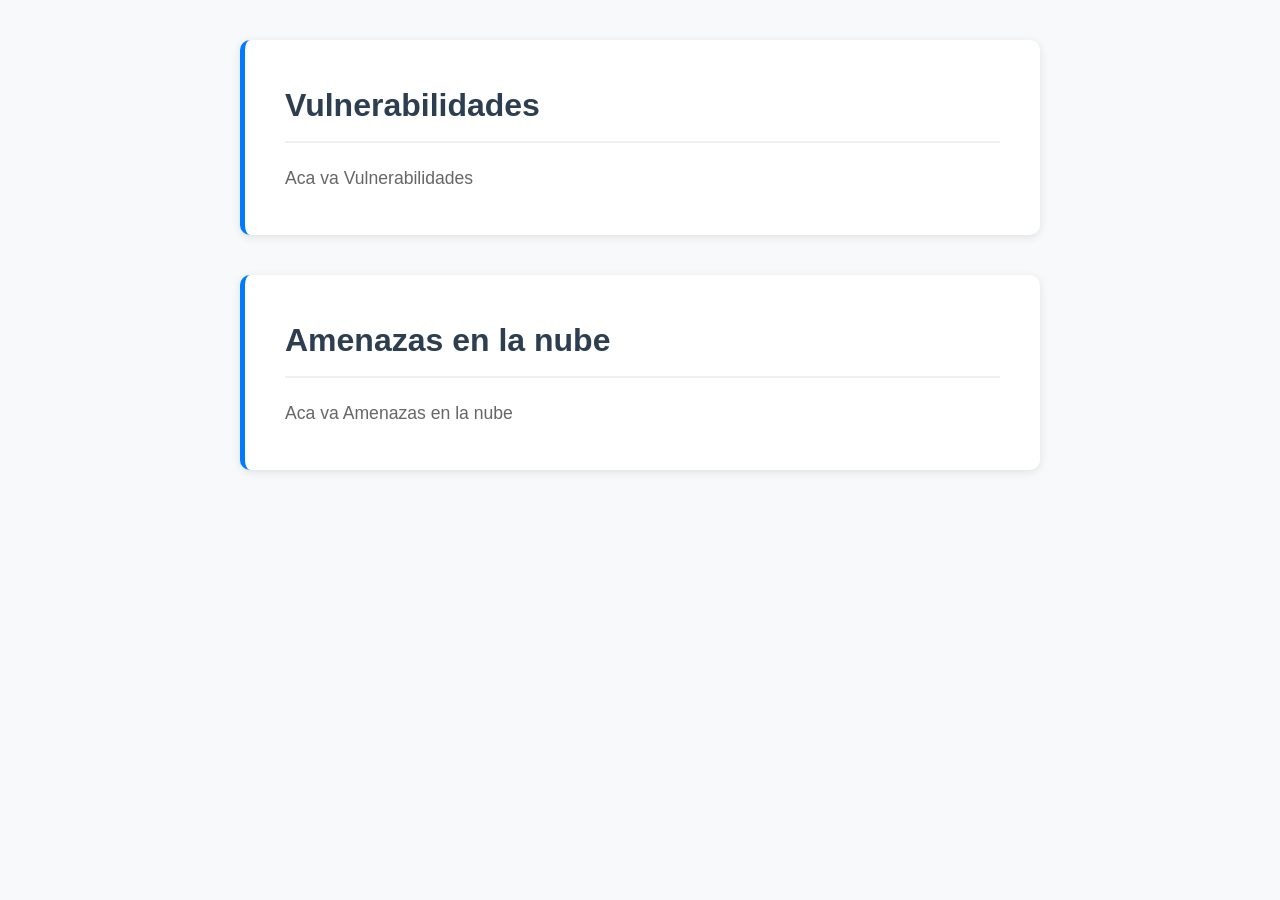
==== Index.html @ a6ba6d2e "secciones de vulnerabilidades y amenazas en la nube, tambien se implemento el css para estos" ====
<!DOCTYPE html>
<html lang="en">
<head>
    <meta charset="UTF-8">
    <meta name="viewport" content="width=device-width, initial-scale=1.0">
    <title>Seguridad informatica</title>
    <link rel="stylesheet" href="style.css">
</head>
<body>
    <section>
        <h1>Vulnerabilidades</h1>
        <p>Aca va Vulnerabilidades</p>
    </section>
    <section>
        <h1>Amenazas en la nube</h1>
        <p>Aca va Amenazas en la nube</p>
    </section>
    
</body>
</html>
---- style.css ----
* {
    margin: 0;
    padding: 0;
    box-sizing: border-box;
}

body {
    font-family: 'Arial', sans-serif;
    line-height: 1.6;
    color: #333;
    background-color: #f8f9fa;
}

section {
    max-width: 800px;
    margin: 40px auto;
    padding: 40px;
    background: white;
    border-radius: 10px;
    box-shadow: 0 2px 10px rgba(0, 0, 0, 0.1);
    border-left: 5px solid #007bff;
}

h1 {
    color: #2c3e50;
    margin-bottom: 20px;
    font-size: 2rem;
    border-bottom: 2px solid #ecf0f1;
    padding-bottom: 10px;
}

p {
    color: #666;
    font-size: 1.1rem;
    line-height: 1.8;
}

/* Efecto hover para las secciones */
section:hover {
    transform: translateY(-2px);
    transition: transform 0.3s ease;
    box-shadow: 0 4px 15px rgba(224, 18, 18, 0.15);
}
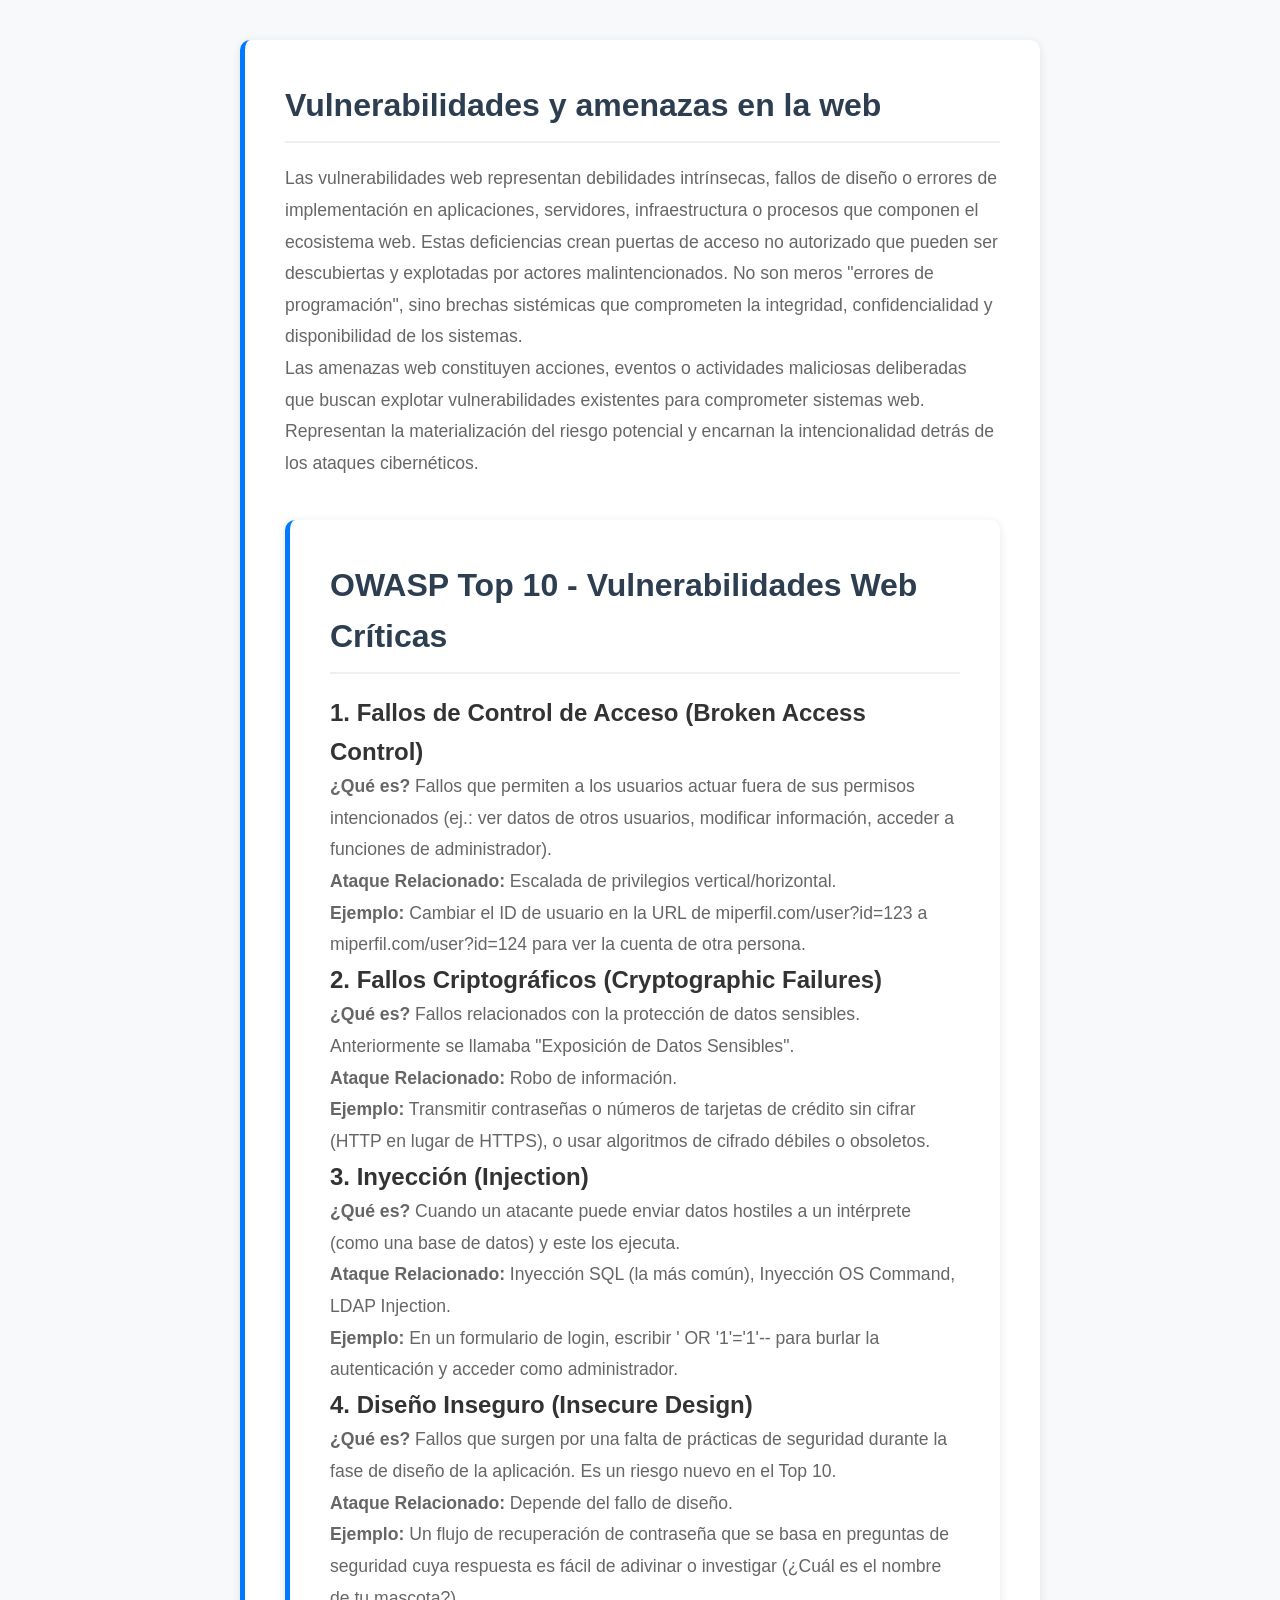
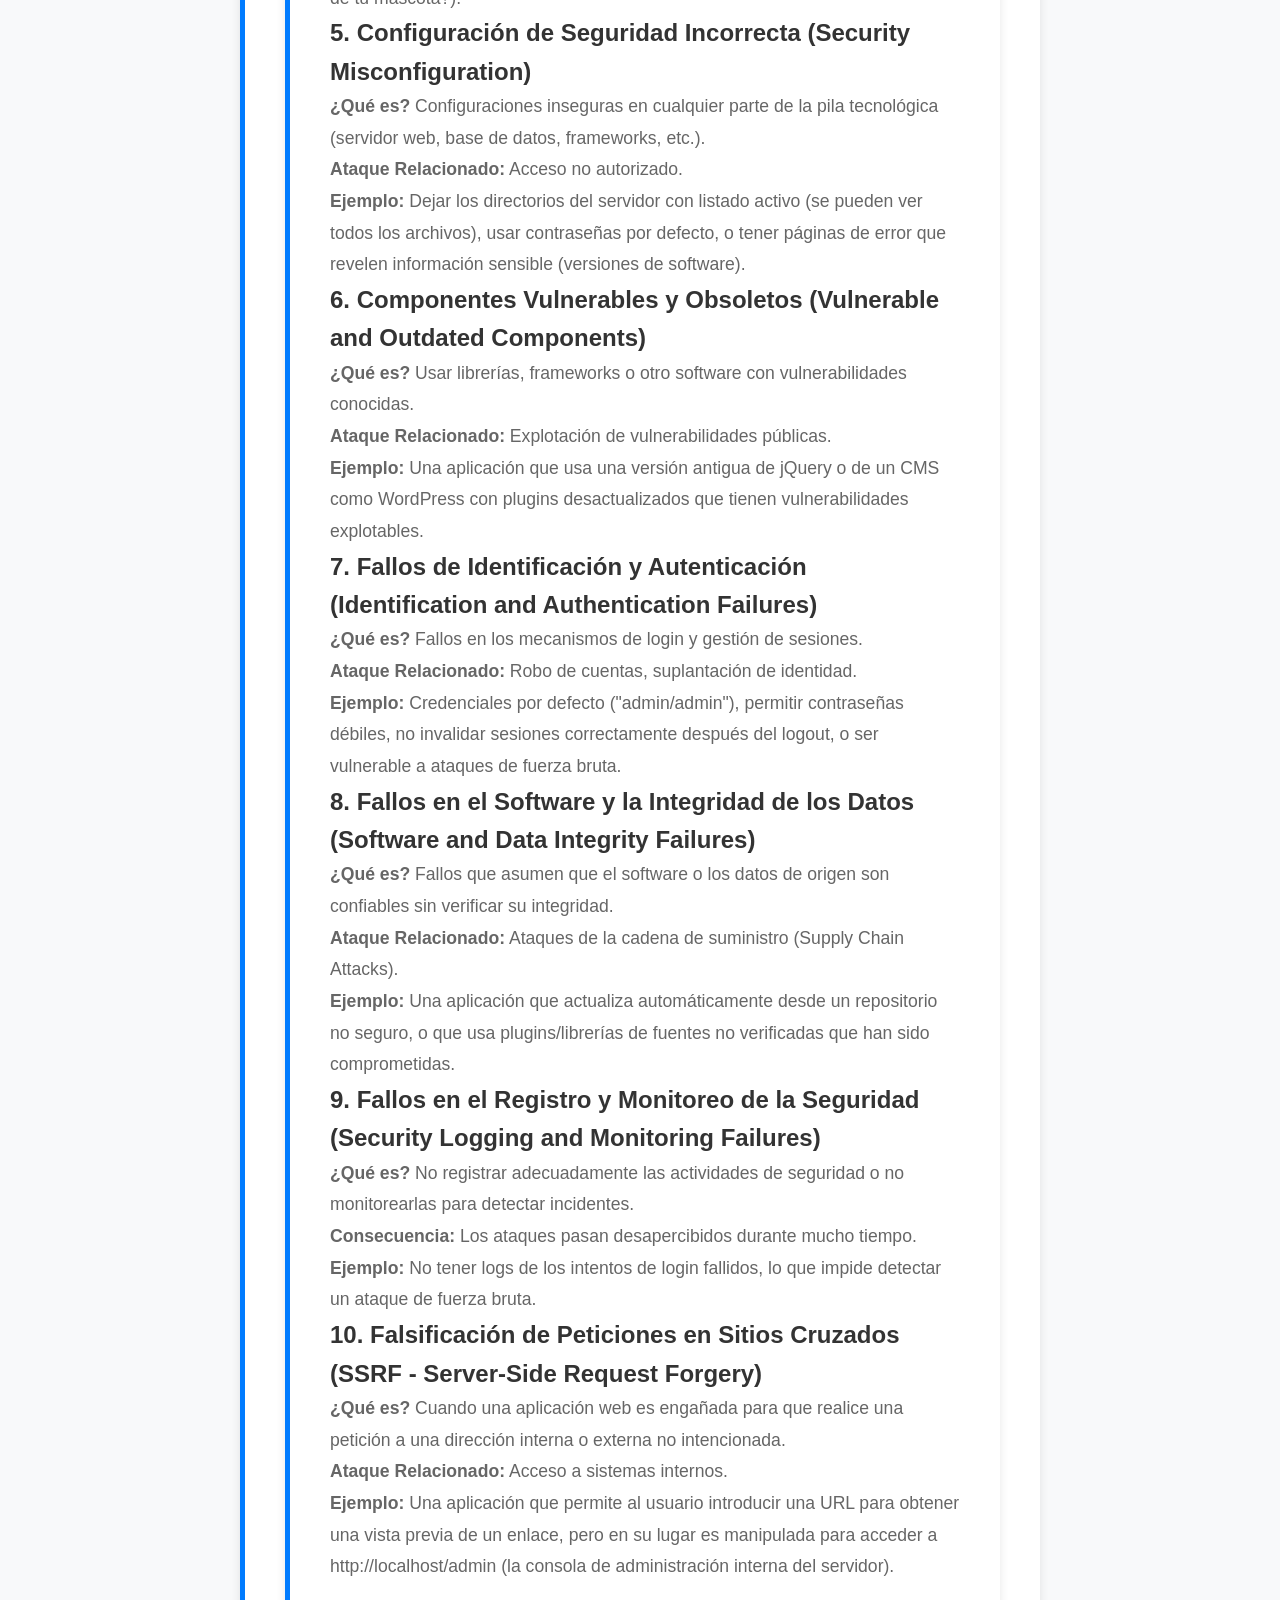
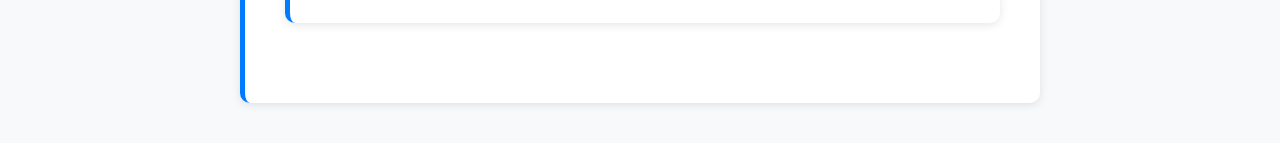
==== commit 6a4f1dff: "Seccion de amenazas completo" ====
--- a/Index.html
+++ b/Index.html
@@ -8,13 +8,86 @@
 </head>
 <body>
     <section>
-        <h1>Vulnerabilidades</h1>
-        <p>Aca va Vulnerabilidades</p>
-    </section>
-    <section>
-        <h1>Amenazas en la nube</h1>
-        <p>Aca va Amenazas en la nube</p>
-    </section>
+        <h1>Vulnerabilidades y amenazas en la web</h1>
+        <p>Las vulnerabilidades web representan debilidades intrínsecas, fallos de diseño o errores de implementación en aplicaciones, servidores, infraestructura o procesos que componen el ecosistema web.
+            Estas deficiencias crean puertas de acceso no autorizado que pueden ser descubiertas y explotadas por actores malintencionados. No son meros "errores de programación", sino brechas sistémicas que comprometen la integridad, 
+            confidencialidad y disponibilidad de los sistemas.</p>
+        <p>Las amenazas web constituyen acciones, eventos o actividades maliciosas deliberadas que buscan explotar vulnerabilidades existentes para comprometer sistemas web.
+            Representan la materialización del riesgo potencial y encarnan la intencionalidad detrás de los ataques cibernéticos.</p>    
+    
+<section class="owasp-top10">
+    <h1>OWASP Top 10 - Vulnerabilidades Web Críticas</h1>
+    
+    <div class="vulnerability">
+        <h2>1. Fallos de Control de Acceso (Broken Access Control)</h2>
+        <p><strong>¿Qué es?</strong> Fallos que permiten a los usuarios actuar fuera de sus permisos intencionados (ej.: ver datos de otros usuarios, modificar información, acceder a funciones de administrador).</p>
+        <p><strong>Ataque Relacionado:</strong> Escalada de privilegios vertical/horizontal.</p>
+        <p><strong>Ejemplo:</strong> Cambiar el ID de usuario en la URL de miperfil.com/user?id=123 a miperfil.com/user?id=124 para ver la cuenta de otra persona.</p>
+    </div>
+
+    <div class="vulnerability">
+        <h2>2. Fallos Criptográficos (Cryptographic Failures)</h2>
+        <p><strong>¿Qué es?</strong> Fallos relacionados con la protección de datos sensibles. Anteriormente se llamaba "Exposición de Datos Sensibles".</p>
+        <p><strong>Ataque Relacionado:</strong> Robo de información.</p>
+        <p><strong>Ejemplo:</strong> Transmitir contraseñas o números de tarjetas de crédito sin cifrar (HTTP en lugar de HTTPS), o usar algoritmos de cifrado débiles o obsoletos.</p>
+    </div>
+
+    <div class="vulnerability">
+        <h2>3. Inyección (Injection)</h2>
+        <p><strong>¿Qué es?</strong> Cuando un atacante puede enviar datos hostiles a un intérprete (como una base de datos) y este los ejecuta.</p>
+        <p><strong>Ataque Relacionado:</strong> Inyección SQL (la más común), Inyección OS Command, LDAP Injection.</p>
+        <p><strong>Ejemplo:</strong> En un formulario de login, escribir ' OR '1'='1'-- para burlar la autenticación y acceder como administrador.</p>
+    </div>
+
+    <div class="vulnerability">
+        <h2>4. Diseño Inseguro (Insecure Design)</h2>
+        <p><strong>¿Qué es?</strong> Fallos que surgen por una falta de prácticas de seguridad durante la fase de diseño de la aplicación. Es un riesgo nuevo en el Top 10.</p>
+        <p><strong>Ataque Relacionado:</strong> Depende del fallo de diseño.</p>
+        <p><strong>Ejemplo:</strong> Un flujo de recuperación de contraseña que se basa en preguntas de seguridad cuya respuesta es fácil de adivinar o investigar (¿Cuál es el nombre de tu mascota?).</p>
+    </div>
+
+    <div class="vulnerability">
+        <h2>5. Configuración de Seguridad Incorrecta (Security Misconfiguration)</h2>
+        <p><strong>¿Qué es?</strong> Configuraciones inseguras en cualquier parte de la pila tecnológica (servidor web, base de datos, frameworks, etc.).</p>
+        <p><strong>Ataque Relacionado:</strong> Acceso no autorizado.</p>
+        <p><strong>Ejemplo:</strong> Dejar los directorios del servidor con listado activo (se pueden ver todos los archivos), usar contraseñas por defecto, o tener páginas de error que revelen información sensible (versiones de software).</p>
+    </div>
+
+    <div class="vulnerability">
+        <h2>6. Componentes Vulnerables y Obsoletos (Vulnerable and Outdated Components)</h2>
+        <p><strong>¿Qué es?</strong> Usar librerías, frameworks o otro software con vulnerabilidades conocidas.</p>
+        <p><strong>Ataque Relacionado:</strong> Explotación de vulnerabilidades públicas.</p>
+        <p><strong>Ejemplo:</strong> Una aplicación que usa una versión antigua de jQuery o de un CMS como WordPress con plugins desactualizados que tienen vulnerabilidades explotables.</p>
+    </div>
+
+    <div class="vulnerability">
+        <h2>7. Fallos de Identificación y Autenticación (Identification and Authentication Failures)</h2>
+        <p><strong>¿Qué es?</strong> Fallos en los mecanismos de login y gestión de sesiones.</p>
+        <p><strong>Ataque Relacionado:</strong> Robo de cuentas, suplantación de identidad.</p>
+        <p><strong>Ejemplo:</strong> Credenciales por defecto ("admin/admin"), permitir contraseñas débiles, no invalidar sesiones correctamente después del logout, o ser vulnerable a ataques de fuerza bruta.</p>
+    </div>
+
+    <div class="vulnerability">
+        <h2>8. Fallos en el Software y la Integridad de los Datos (Software and Data Integrity Failures)</h2>
+        <p><strong>¿Qué es?</strong> Fallos que asumen que el software o los datos de origen son confiables sin verificar su integridad.</p>
+        <p><strong>Ataque Relacionado:</strong> Ataques de la cadena de suministro (Supply Chain Attacks).</p>
+        <p><strong>Ejemplo:</strong> Una aplicación que actualiza automáticamente desde un repositorio no seguro, o que usa plugins/librerías de fuentes no verificadas que han sido comprometidas.</p>
+    </div>
+
+    <div class="vulnerability">
+        <h2>9. Fallos en el Registro y Monitoreo de la Seguridad (Security Logging and Monitoring Failures)</h2>
+        <p><strong>¿Qué es?</strong> No registrar adecuadamente las actividades de seguridad o no monitorearlas para detectar incidentes.</p>
+        <p><strong>Consecuencia:</strong> Los ataques pasan desapercibidos durante mucho tiempo.</p>
+        <p><strong>Ejemplo:</strong> No tener logs de los intentos de login fallidos, lo que impide detectar un ataque de fuerza bruta.</p>
+    </div>
+
+    <div class="vulnerability">
+        <h2>10. Falsificación de Peticiones en Sitios Cruzados (SSRF - Server-Side Request Forgery)</h2>
+        <p><strong>¿Qué es?</strong> Cuando una aplicación web es engañada para que realice una petición a una dirección interna o externa no intencionada.</p>
+        <p><strong>Ataque Relacionado:</strong> Acceso a sistemas internos.</p>
+        <p><strong>Ejemplo:</strong> Una aplicación que permite al usuario introducir una URL para obtener una vista previa de un enlace, pero en su lugar es manipulada para acceder a http://localhost/admin (la consola de administración interna del servidor).</p>
+    </div>
+</section>
     
 </body>
 </html>
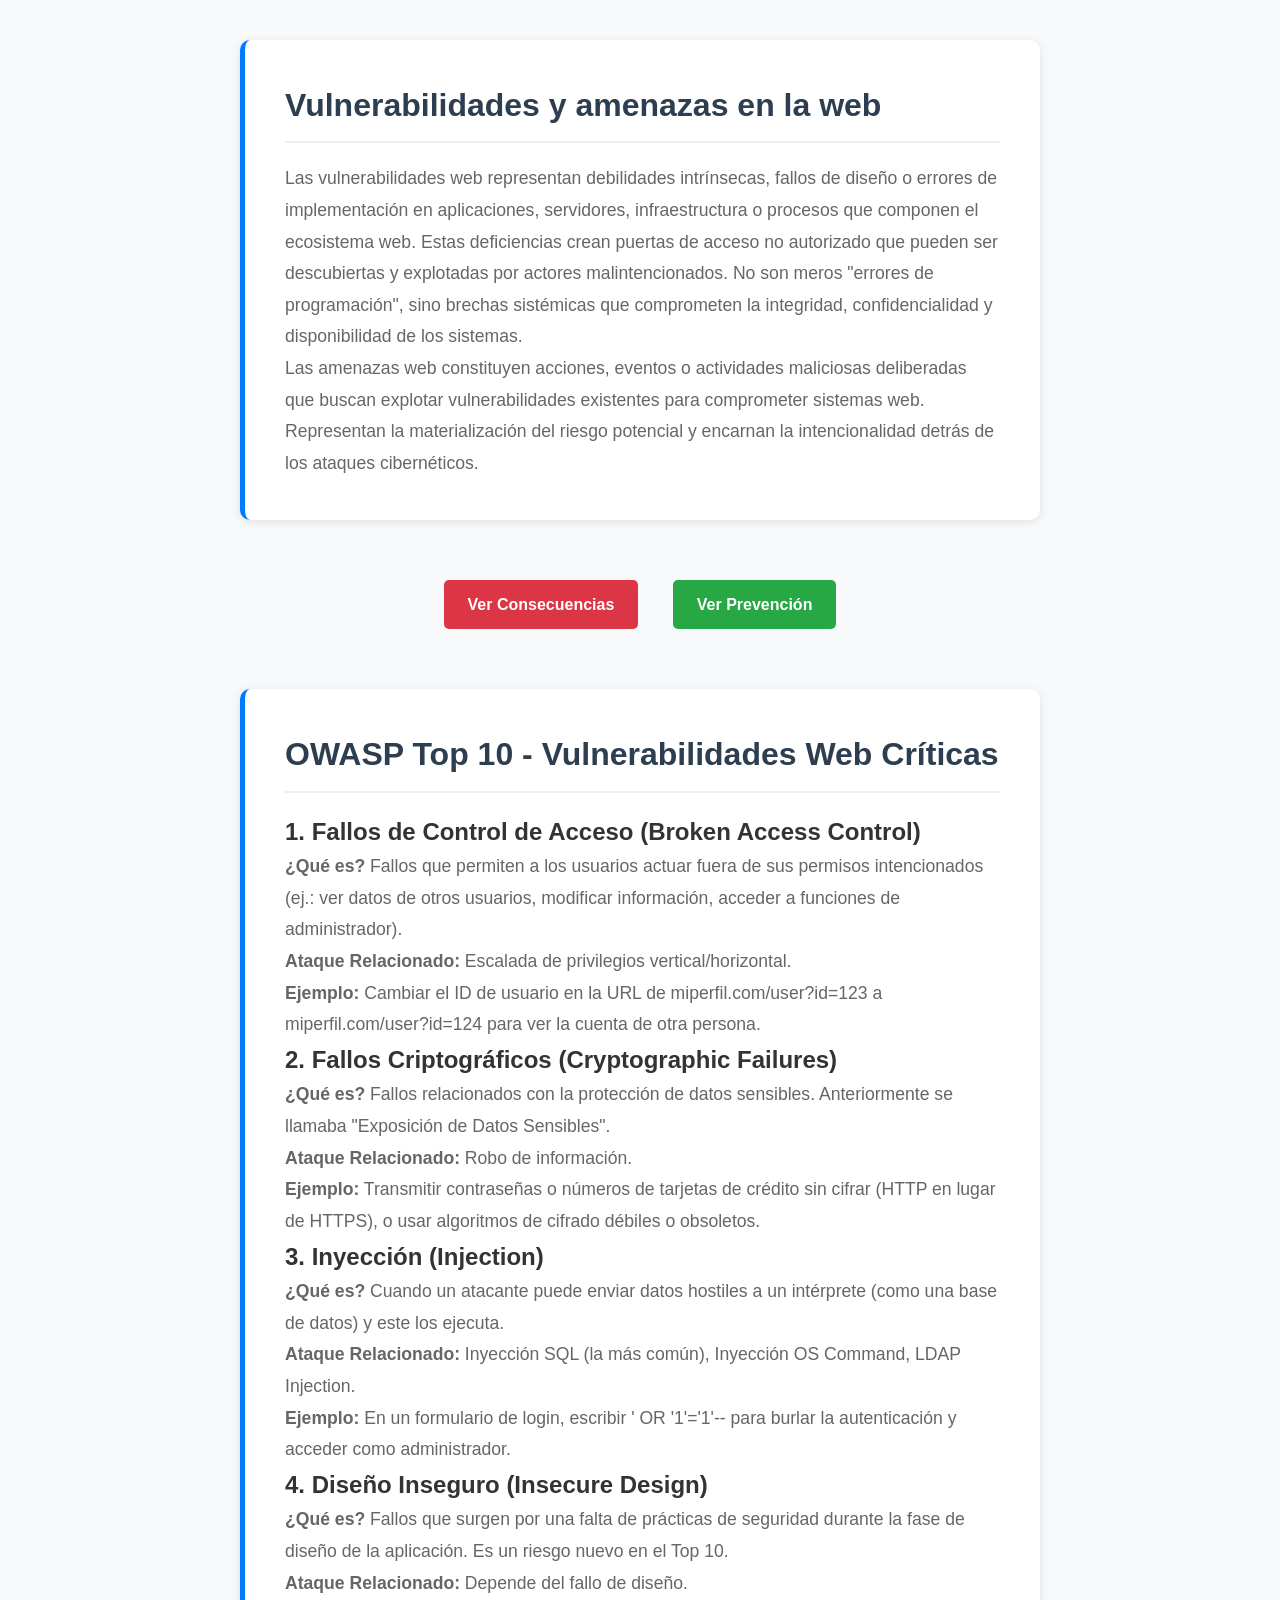
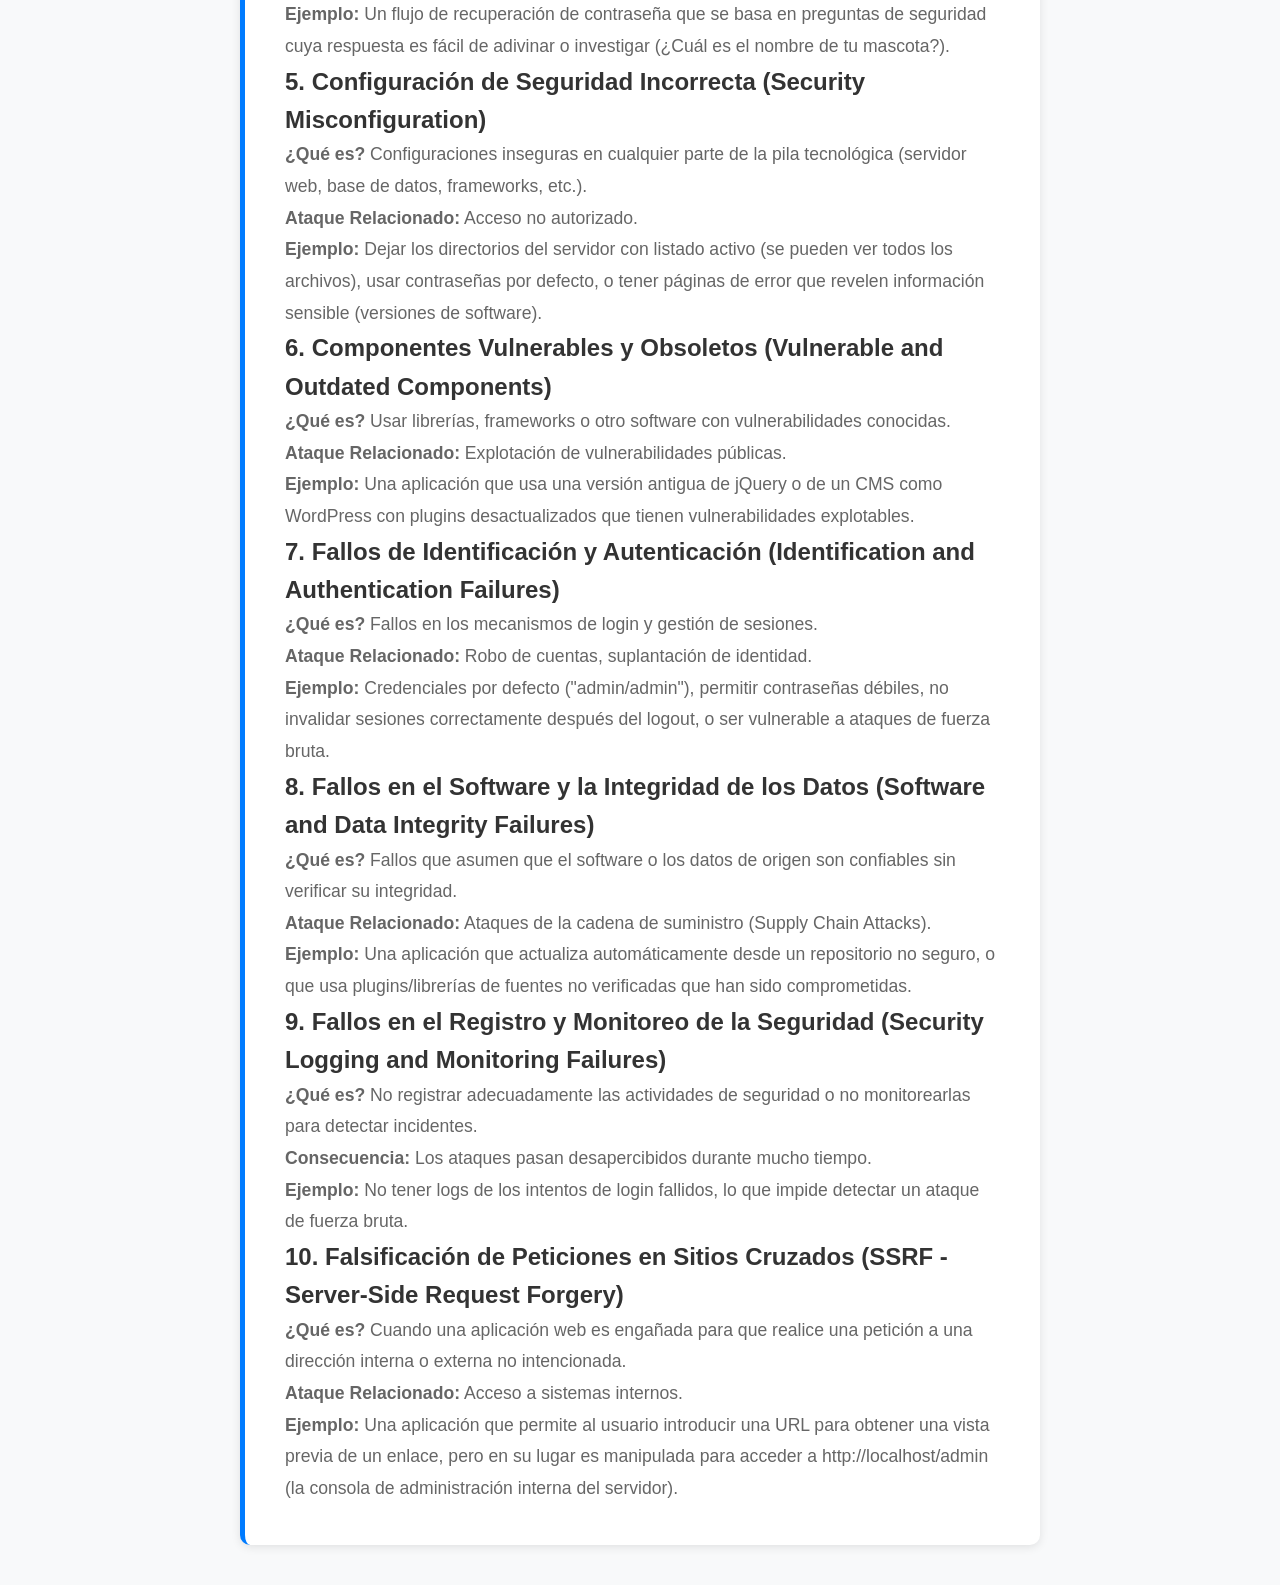
==== commit 12243710: "botones de paginas" ====
--- a/Index.html
+++ b/Index.html
@@ -5,6 +5,47 @@
     <meta name="viewport" content="width=device-width, initial-scale=1.0">
     <title>Seguridad informatica</title>
     <link rel="stylesheet" href="style.css">
+    <style>
+        .navigation-buttons {
+            text-align: center;
+            margin: 30px 0;
+            padding: 20px;
+        }
+        
+        .nav-btn {
+            display: inline-block;
+            padding: 12px 24px;
+            margin: 0 15px;
+            background-color: #007bff;
+            color: white;
+            text-decoration: none;
+            border-radius: 5px;
+            font-size: 16px;
+            font-weight: bold;
+            transition: background-color 0.3s ease;
+        }
+        
+        .nav-btn:hover {
+            background-color: #0056b3;
+            transform: translateY(-2px);
+        }
+        
+        .nav-btn.consecuencias {
+            background-color: #dc3545;
+        }
+        
+        .nav-btn.consecuencias:hover {
+            background-color: #c82333;
+        }
+        
+        .nav-btn.prevencion {
+            background-color: #28a745;
+        }
+        
+        .nav-btn.prevencion:hover {
+            background-color: #218838;
+        }
+    </style>
 </head>
 <body>
     <section>
@@ -14,80 +55,87 @@
             confidencialidad y disponibilidad de los sistemas.</p>
         <p>Las amenazas web constituyen acciones, eventos o actividades maliciosas deliberadas que buscan explotar vulnerabilidades existentes para comprometer sistemas web.
             Representan la materialización del riesgo potencial y encarnan la intencionalidad detrás de los ataques cibernéticos.</p>    
-    
-<section class="owasp-top10">
-    <h1>OWASP Top 10 - Vulnerabilidades Web Críticas</h1>
-    
-    <div class="vulnerability">
-        <h2>1. Fallos de Control de Acceso (Broken Access Control)</h2>
-        <p><strong>¿Qué es?</strong> Fallos que permiten a los usuarios actuar fuera de sus permisos intencionados (ej.: ver datos de otros usuarios, modificar información, acceder a funciones de administrador).</p>
-        <p><strong>Ataque Relacionado:</strong> Escalada de privilegios vertical/horizontal.</p>
-        <p><strong>Ejemplo:</strong> Cambiar el ID de usuario en la URL de miperfil.com/user?id=123 a miperfil.com/user?id=124 para ver la cuenta de otra persona.</p>
+    </section>
+
+    <!-- Botones de navegación -->
+    <div class="navigation-buttons">
+        <a href="consecuencias.html" class="nav-btn consecuencias">Ver Consecuencias</a>
+        <a href="Prevencion.html" class="nav-btn prevencion">Ver Prevención</a>
     </div>
 
-    <div class="vulnerability">
-        <h2>2. Fallos Criptográficos (Cryptographic Failures)</h2>
-        <p><strong>¿Qué es?</strong> Fallos relacionados con la protección de datos sensibles. Anteriormente se llamaba "Exposición de Datos Sensibles".</p>
-        <p><strong>Ataque Relacionado:</strong> Robo de información.</p>
-        <p><strong>Ejemplo:</strong> Transmitir contraseñas o números de tarjetas de crédito sin cifrar (HTTP en lugar de HTTPS), o usar algoritmos de cifrado débiles o obsoletos.</p>
-    </div>
+    <section class="owasp-top10">
+        <h1>OWASP Top 10 - Vulnerabilidades Web Críticas</h1>
+        
+        <div class="vulnerability">
+            <h2>1. Fallos de Control de Acceso (Broken Access Control)</h2>
+            <p><strong>¿Qué es?</strong> Fallos que permiten a los usuarios actuar fuera de sus permisos intencionados (ej.: ver datos de otros usuarios, modificar información, acceder a funciones de administrador).</p>
+            <p><strong>Ataque Relacionado:</strong> Escalada de privilegios vertical/horizontal.</p>
+            <p><strong>Ejemplo:</strong> Cambiar el ID de usuario en la URL de miperfil.com/user?id=123 a miperfil.com/user?id=124 para ver la cuenta de otra persona.</p>
+        </div>
 
-    <div class="vulnerability">
-        <h2>3. Inyección (Injection)</h2>
-        <p><strong>¿Qué es?</strong> Cuando un atacante puede enviar datos hostiles a un intérprete (como una base de datos) y este los ejecuta.</p>
-        <p><strong>Ataque Relacionado:</strong> Inyección SQL (la más común), Inyección OS Command, LDAP Injection.</p>
-        <p><strong>Ejemplo:</strong> En un formulario de login, escribir ' OR '1'='1'-- para burlar la autenticación y acceder como administrador.</p>
-    </div>
+        <div class="vulnerability">
+            <h2>2. Fallos Criptográficos (Cryptographic Failures)</h2>
+            <p><strong>¿Qué es?</strong> Fallos relacionados con la protección de datos sensibles. Anteriormente se llamaba "Exposición de Datos Sensibles".</p>
+            <p><strong>Ataque Relacionado:</strong> Robo de información.</p>
+            <p><strong>Ejemplo:</strong> Transmitir contraseñas o números de tarjetas de crédito sin cifrar (HTTP en lugar de HTTPS), o usar algoritmos de cifrado débiles o obsoletos.</p>
+        </div>
 
-    <div class="vulnerability">
-        <h2>4. Diseño Inseguro (Insecure Design)</h2>
-        <p><strong>¿Qué es?</strong> Fallos que surgen por una falta de prácticas de seguridad durante la fase de diseño de la aplicación. Es un riesgo nuevo en el Top 10.</p>
-        <p><strong>Ataque Relacionado:</strong> Depende del fallo de diseño.</p>
-        <p><strong>Ejemplo:</strong> Un flujo de recuperación de contraseña que se basa en preguntas de seguridad cuya respuesta es fácil de adivinar o investigar (¿Cuál es el nombre de tu mascota?).</p>
-    </div>
+        <div class="vulnerability">
+            <h2>3. Inyección (Injection)</h2>
+            <p><strong>¿Qué es?</strong> Cuando un atacante puede enviar datos hostiles a un intérprete (como una base de datos) y este los ejecuta.</p>
+            <p><strong>Ataque Relacionado:</strong> Inyección SQL (la más común), Inyección OS Command, LDAP Injection.</p>
+            <p><strong>Ejemplo:</strong> En un formulario de login, escribir ' OR '1'='1'-- para burlar la autenticación y acceder como administrador.</p>
+        </div>
 
-    <div class="vulnerability">
-        <h2>5. Configuración de Seguridad Incorrecta (Security Misconfiguration)</h2>
-        <p><strong>¿Qué es?</strong> Configuraciones inseguras en cualquier parte de la pila tecnológica (servidor web, base de datos, frameworks, etc.).</p>
-        <p><strong>Ataque Relacionado:</strong> Acceso no autorizado.</p>
-        <p><strong>Ejemplo:</strong> Dejar los directorios del servidor con listado activo (se pueden ver todos los archivos), usar contraseñas por defecto, o tener páginas de error que revelen información sensible (versiones de software).</p>
-    </div>
+        <div class="vulnerability">
+            <h2>4. Diseño Inseguro (Insecure Design)</h2>
+            <p><strong>¿Qué es?</strong> Fallos que surgen por una falta de prácticas de seguridad durante la fase de diseño de la aplicación. Es un riesgo nuevo en el Top 10.</p>
+            <p><strong>Ataque Relacionado:</strong> Depende del fallo de diseño.</p>
+            <p><strong>Ejemplo:</strong> Un flujo de recuperación de contraseña que se basa en preguntas de seguridad cuya respuesta es fácil de adivinar o investigar (¿Cuál es el nombre de tu mascota?).</p>
+        </div>
 
-    <div class="vulnerability">
-        <h2>6. Componentes Vulnerables y Obsoletos (Vulnerable and Outdated Components)</h2>
-        <p><strong>¿Qué es?</strong> Usar librerías, frameworks o otro software con vulnerabilidades conocidas.</p>
-        <p><strong>Ataque Relacionado:</strong> Explotación de vulnerabilidades públicas.</p>
-        <p><strong>Ejemplo:</strong> Una aplicación que usa una versión antigua de jQuery o de un CMS como WordPress con plugins desactualizados que tienen vulnerabilidades explotables.</p>
-    </div>
+        <div class="vulnerability">
+            <h2>5. Configuración de Seguridad Incorrecta (Security Misconfiguration)</h2>
+            <p><strong>¿Qué es?</strong> Configuraciones inseguras en cualquier parte de la pila tecnológica (servidor web, base de datos, frameworks, etc.).</p>
+            <p><strong>Ataque Relacionado:</strong> Acceso no autorizado.</p>
+            <p><strong>Ejemplo:</strong> Dejar los directorios del servidor con listado activo (se pueden ver todos los archivos), usar contraseñas por defecto, o tener páginas de error que revelen información sensible (versiones de software).</p>
+        </div>
 
-    <div class="vulnerability">
-        <h2>7. Fallos de Identificación y Autenticación (Identification and Authentication Failures)</h2>
-        <p><strong>¿Qué es?</strong> Fallos en los mecanismos de login y gestión de sesiones.</p>
-        <p><strong>Ataque Relacionado:</strong> Robo de cuentas, suplantación de identidad.</p>
-        <p><strong>Ejemplo:</strong> Credenciales por defecto ("admin/admin"), permitir contraseñas débiles, no invalidar sesiones correctamente después del logout, o ser vulnerable a ataques de fuerza bruta.</p>
-    </div>
+        <div class="vulnerability">
+            <h2>6. Componentes Vulnerables y Obsoletos (Vulnerable and Outdated Components)</h2>
+            <p><strong>¿Qué es?</strong> Usar librerías, frameworks o otro software con vulnerabilidades conocidas.</p>
+            <p><strong>Ataque Relacionado:</strong> Explotación de vulnerabilidades públicas.</p>
+            <p><strong>Ejemplo:</strong> Una aplicación que usa una versión antigua de jQuery o de un CMS como WordPress con plugins desactualizados que tienen vulnerabilidades explotables.</p>
+        </div>
 
-    <div class="vulnerability">
-        <h2>8. Fallos en el Software y la Integridad de los Datos (Software and Data Integrity Failures)</h2>
-        <p><strong>¿Qué es?</strong> Fallos que asumen que el software o los datos de origen son confiables sin verificar su integridad.</p>
-        <p><strong>Ataque Relacionado:</strong> Ataques de la cadena de suministro (Supply Chain Attacks).</p>
-        <p><strong>Ejemplo:</strong> Una aplicación que actualiza automáticamente desde un repositorio no seguro, o que usa plugins/librerías de fuentes no verificadas que han sido comprometidas.</p>
-    </div>
+        <div class="vulnerability">
+            <h2>7. Fallos de Identificación y Autenticación (Identification and Authentication Failures)</h2>
+            <p><strong>¿Qué es?</strong> Fallos en los mecanismos de login y gestión de sesiones.</p>
+            <p><strong>Ataque Relacionado:</strong> Robo de cuentas, suplantación de identidad.</p>
+            <p><strong>Ejemplo:</strong> Credenciales por defecto ("admin/admin"), permitir contraseñas débiles, no invalidar sesiones correctamente después del logout, o ser vulnerable a ataques de fuerza bruta.</p>
+        </div>
 
-    <div class="vulnerability">
-        <h2>9. Fallos en el Registro y Monitoreo de la Seguridad (Security Logging and Monitoring Failures)</h2>
-        <p><strong>¿Qué es?</strong> No registrar adecuadamente las actividades de seguridad o no monitorearlas para detectar incidentes.</p>
-        <p><strong>Consecuencia:</strong> Los ataques pasan desapercibidos durante mucho tiempo.</p>
-        <p><strong>Ejemplo:</strong> No tener logs de los intentos de login fallidos, lo que impide detectar un ataque de fuerza bruta.</p>
-    </div>
+        <div class="vulnerability">
+            <h2>8. Fallos en el Software y la Integridad de los Datos (Software and Data Integrity Failures)</h2>
+            <p><strong>¿Qué es?</strong> Fallos que asumen que el software o los datos de origen son confiables sin verificar su integridad.</p>
+            <p><strong>Ataque Relacionado:</strong> Ataques de la cadena de suministro (Supply Chain Attacks).</p>
+            <p><strong>Ejemplo:</strong> Una aplicación que actualiza automáticamente desde un repositorio no seguro, o que usa plugins/librerías de fuentes no verificadas que han sido comprometidas.</p>
+        </div>
 
-    <div class="vulnerability">
-        <h2>10. Falsificación de Peticiones en Sitios Cruzados (SSRF - Server-Side Request Forgery)</h2>
-        <p><strong>¿Qué es?</strong> Cuando una aplicación web es engañada para que realice una petición a una dirección interna o externa no intencionada.</p>
-        <p><strong>Ataque Relacionado:</strong> Acceso a sistemas internos.</p>
-        <p><strong>Ejemplo:</strong> Una aplicación que permite al usuario introducir una URL para obtener una vista previa de un enlace, pero en su lugar es manipulada para acceder a http://localhost/admin (la consola de administración interna del servidor).</p>
-    </div>
-</section>
+        <div class="vulnerability">
+            <h2>9. Fallos en el Registro y Monitoreo de la Seguridad (Security Logging and Monitoring Failures)</h2>
+            <p><strong>¿Qué es?</strong> No registrar adecuadamente las actividades de seguridad o no monitorearlas para detectar incidentes.</p>
+            <p><strong>Consecuencia:</strong> Los ataques pasan desapercibidos durante mucho tiempo.</p>
+            <p><strong>Ejemplo:</strong> No tener logs de los intentos de login fallidos, lo que impide detectar un ataque de fuerza bruta.</p>
+        </div>
+
+        <div class="vulnerability">
+            <h2>10. Falsificación de Peticiones en Sitios Cruzados (SSRF - Server-Side Request Forgery)</h2>
+            <p><strong>¿Qué es?</strong> Cuando una aplicación web es engañada para que realice una petición a una dirección interna o externa no intencionada.</p>
+            <p><strong>Ataque Relacionado:</strong> Acceso a sistemas internos.</p>
+            <p><strong>Ejemplo:</strong> Una aplicación que permite al usuario introducir una URL para obtener una vista previa de un enlace, pero en su lugar es manipulada para acceder a http://localhost/admin (la consola de administración interna del servidor).</p>
+        </div>
+    </section>
     
 </body>
 </html>
